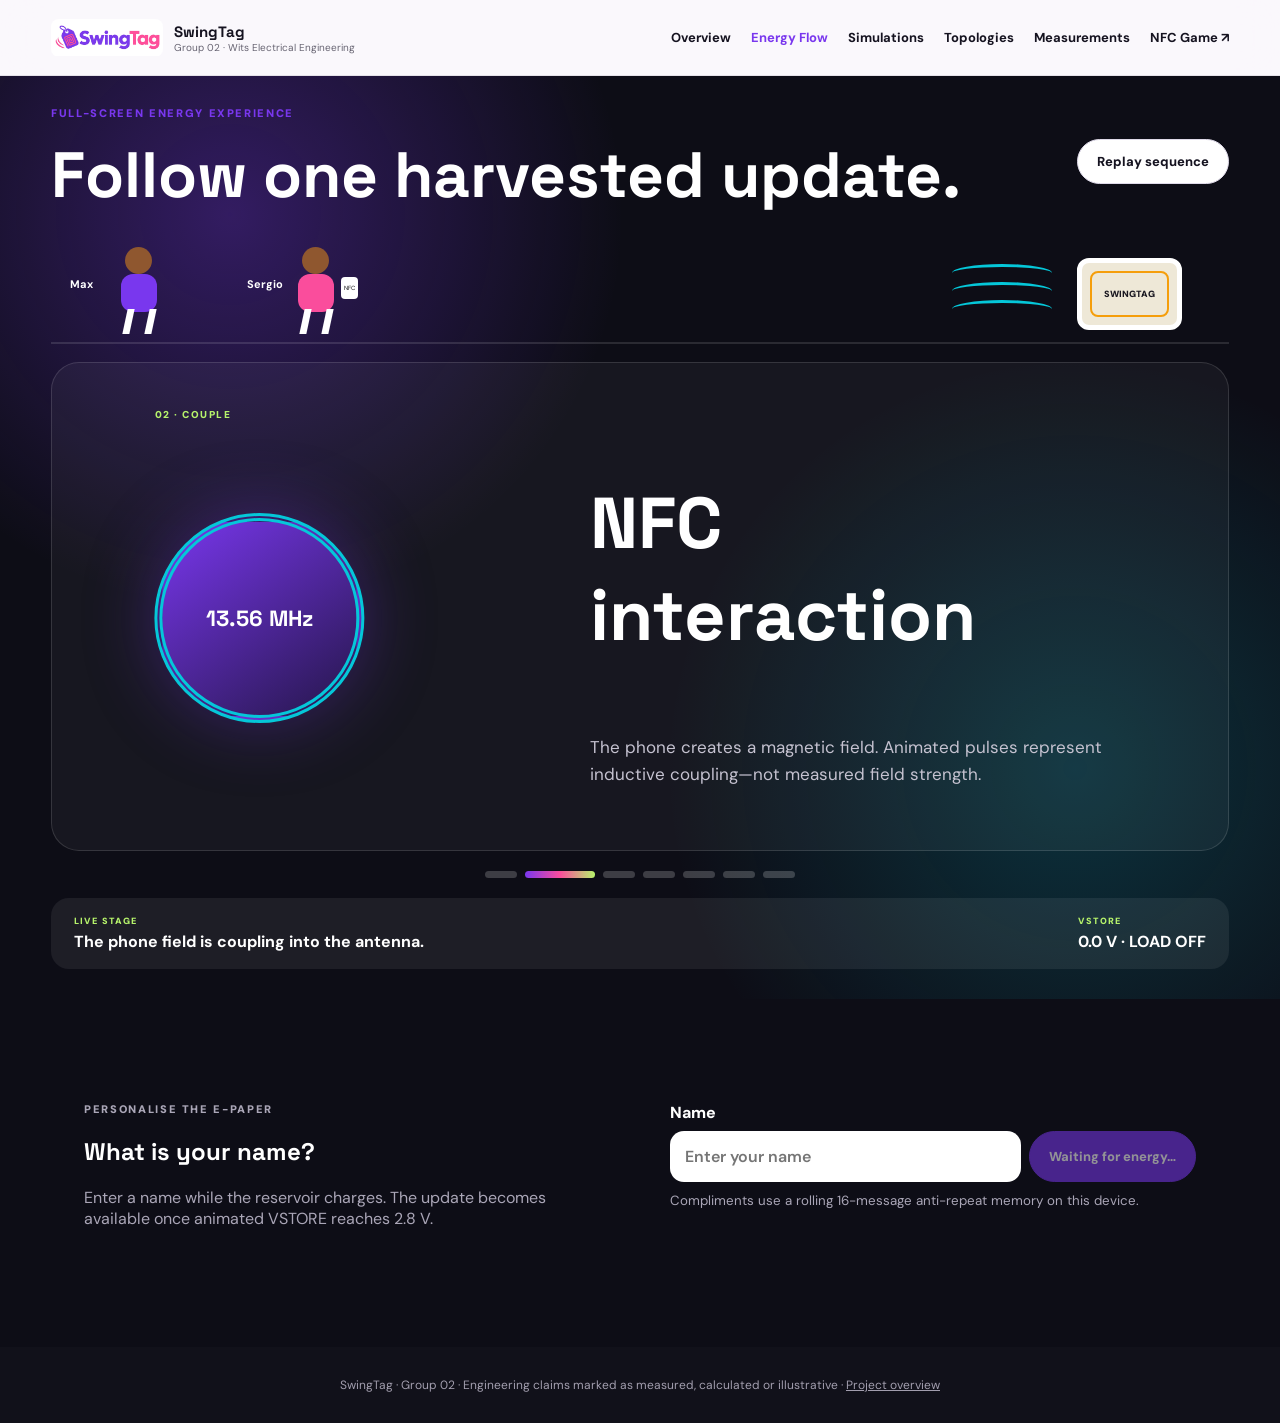
==== energy-flow.html @ 784c8c5a "Build multi-page SwingTag investigation experience" ====
<!doctype html><html lang="en"><head><meta charset="utf-8"><meta name="viewport" content="width=device-width,initial-scale=1"><title>Energy Flow — SwingTag</title><link rel="preconnect" href="https://fonts.googleapis.com"><link rel="preconnect" href="https://fonts.gstatic.com" crossorigin><link href="https://fonts.googleapis.com/css2?family=DM+Sans:wght@400;500;600;700&family=Space+Grotesk:wght@600;700&display=swap" rel="stylesheet"><link rel="stylesheet" href="dashboard.css?v=3"></head>
<body data-page="energy"><header class="site-header" data-shared-header></header><main class="flow-page"><section class="flow-stage" id="flowStage" data-stage="1"><div class="flow-heading"><div><p class="eyebrow">FULL-SCREEN ENERGY EXPERIENCE</p><h1>Follow one harvested update.</h1></div><button class="button" id="replayFlow" type="button">Replay sequence</button></div>
<div class="character-scene"><div class="runner max"><div class="head"></div><div class="body"></div><div class="legs"></div><b>Max</b></div><div class="runner sergio"><div class="head"></div><div class="body"></div><div class="legs"></div><b>Sergio</b><div class="held-phone">NFC</div></div><div class="scene-field"><i></i><i></i><i></i></div><div class="scene-tag"><div class="coil"></div><span>SWINGTAG</span></div></div>
<div class="flow-window"><div class="flow-track" id="flowTrack"><article><span>01 · APPROACH</span><div class="stage-icon people-icon">MAX + SERGIO</div><h2>Human interaction</h2><p>Max and Sergio bring the NFC-enabled phone toward the passive SwingTag.</p></article><article><span>02 · COUPLE</span><div class="stage-icon nfc-icon">13.56 MHz</div><h2>NFC interaction</h2><p>The phone creates a magnetic field. Animated pulses represent inductive coupling—not measured field strength.</p></article><article><span>03 · HARVEST</span><div class="stage-icon chip-icon">ST25<br>V<sub>EH</sub></div><h2>Energy harvesting</h2><p>The passive antenna and ST25 energy-harvesting IC convert coupled RF energy into a DC output.</p></article><article><span>04 · STORE</span><div class="reservoir-large"><i id="flowFill"></i><b id="flowVoltage">0.0 V</b></div><h2>4700 µF energy reservoir</h2><p>VSTORE accumulates energy. The battery-like fill is only a visual metaphor for a storage capacitor.</p></article><article><span>05 · DECIDE</span><div class="status-orb" id="monitorOrb">OFF</div><h2>Threshold monitor</h2><p id="monitorCopy">Waiting for sufficient energy. Regulator and load remain disabled below 2.8 V.</p></article><article><span>06 · REGULATE</span><div class="stage-icon regulator-icon">varying input<br><b>3.3 V regulated</b></div><h2>Buck-boost regulation</h2><p>Once enabled, the converter produces the regulated rail. The threshold stage does not perform regulation.</p></article><article><span>07 · UPDATE</span><div class="epaper-stage"><small>SWINGTAG</small><b>READY</b></div><h2>STM32 + e-paper</h2><p>The regulated rail powers the controller, display interface and one useful e-paper update.</p></article></div></div><div class="stage-dots" id="stageDots"></div><div class="live-bar"><div><span>LIVE STAGE</span><strong id="flowStatus">Max and Sergio are approaching the tag.</strong></div><div><span>VSTORE</span><strong id="flowRail">0.0 V · LOAD OFF</strong></div></div></section>
<section class="section name-lab"><div><p class="eyebrow">PERSONALISE THE E-PAPER</p><h2>What is your name?</h2><p>Enter a name while the reservoir charges. The update becomes available once animated VSTORE reaches 2.8 V.</p></div><form id="nameForm"><label for="visitorName">Name</label><div><input id="visitorName" maxlength="24" placeholder="Enter your name" autocomplete="name" required><button class="button primary" id="updateTag" disabled>Waiting for energy…</button></div><small>Compliments use a rolling 16-message anti-repeat memory on this device.</small></form></section>
<div class="success-reveal" id="successReveal" aria-hidden="true"><button id="closeReveal" aria-label="Close">×</button><div class="reveal-runner left"><div class="head"></div><div class="body"></div><b>Max</b></div><div class="reveal-runner right"><div class="head"></div><div class="body"></div><b>Sergio</b></div><div class="presented-tag"><span>SWINGTAG</span><strong id="tagMessage">Engineer, you are brilliant!</strong><small>e-paper update complete</small></div><p>Harvested energy delivered. Look at that magnificent update! ✨</p></div>
</main><footer data-shared-footer></footer><script src="dashboard.js?v=3"></script></body></html>
---- dashboard.css ----
:root{--ink:#151320;--muted:#676472;--paper:#f7f4fb;--white:#fff;--purple:#7937ee;--pink:#fa4d9c;--blue:#147ee8;--cyan:#05c7d9;--green:#20a968;--lime:#b6f36b;--orange:#f59e0b;--red:#e24b58;--line:#ded9e8;--dark:#11111a}*{box-sizing:border-box}html{scroll-behavior:smooth}body{margin:0;color:var(--ink);background:var(--paper);font-family:"DM Sans",sans-serif}h1,h2,h3{font-family:"Space Grotesk",sans-serif}a{color:inherit}.site-header{position:sticky;z-index:50;top:0;display:flex;min-height:76px;align-items:center;justify-content:space-between;padding:10px clamp(18px,4vw,64px);border-bottom:1px solid rgba(40,30,70,.1);background:rgba(250,248,252,.92);backdrop-filter:blur(18px)}.brand{display:flex;align-items:center;gap:11px;text-decoration:none}.brand img{width:112px;height:38px;object-fit:contain;border-radius:8px}.brand span{display:grid}.brand strong{font:700 15px "Space Grotesk"}.brand small{color:var(--muted);font-size:10px}.site-nav{display:flex;align-items:center;gap:20px}.site-nav a{padding:7px 0;text-decoration:none;font-size:13px;font-weight:700}.site-nav a.active,.site-nav a:hover{color:var(--purple)}.menu-toggle{display:none;padding:9px 13px;border:1px solid var(--line);border-radius:999px;background:#fff;font-weight:800}.hero,.section,.page-hero{max-width:1240px;margin:auto;padding:clamp(60px,8vw,115px) clamp(22px,5vw,70px)}.home-hero{display:grid;min-height:calc(100vh - 76px);grid-template-columns:1.3fr .7fr;align-items:center;gap:55px}.eyebrow{margin:0 0 14px;color:var(--purple);font-size:11px;font-weight:900;letter-spacing:.15em}.hero h1,.page-hero h1{max-width:1000px;margin:0;font-size:clamp(40px,6vw,78px);line-height:.98;letter-spacing:-.05em}.lead,.page-hero>p{max-width:800px;color:var(--muted);font-size:clamp(17px,2vw,22px);line-height:1.55}.actions{display:flex;gap:12px;flex-wrap:wrap;margin-top:30px}.button{display:inline-flex;align-items:center;justify-content:center;padding:13px 19px;border:1px solid var(--line);border-radius:999px;color:var(--ink);background:#fff;text-decoration:none;font:800 13px "DM Sans";cursor:pointer}.button.primary{border-color:var(--purple);color:#fff;background:var(--purple)}.button:disabled{cursor:not-allowed;opacity:.55}.hero-tag{position:relative;display:flex;min-height:430px;align-items:center;justify-content:center}.tag-device{display:flex;width:280px;height:185px;flex-direction:column;align-items:center;justify-content:center;border:13px solid #292735;border-radius:26px;color:#171522;background:#f1ecd8;box-shadow:0 35px 85px rgba(61,37,106,.22);transform:rotate(-4deg)}.tag-device span{color:var(--purple);font-weight:900}.tag-device strong{font:800 45px "Space Grotesk"}.phone-mini{position:absolute;z-index:3;left:2%;display:grid;width:105px;height:190px;place-items:center;border:8px solid #201d2c;border-radius:26px;color:#fff;background:linear-gradient(145deg,#29283a,#0f0f16);font-weight:900;transform:rotate(8deg)}.field-waves{position:absolute;left:17%;width:170px}.field-waves i{display:block;height:34px;border-top:5px solid var(--cyan);border-radius:50%;animation:pulse 1.6s ease-in-out infinite}.field-waves i:nth-child(2){animation-delay:.25s}.field-waves i:nth-child(3){animation-delay:.5s}@keyframes pulse{50%{opacity:.25;transform:scale(1.08)}}.question-section blockquote{margin:20px 0 38px;padding:28px;border-left:7px solid var(--purple);border-radius:0 24px 24px 0;background:#fff;font:700 clamp(24px,3vw,38px)/1.28 "Space Grotesk"}.metric-grid,.nav-card-grid,.topology-page-grid,.graph-grid{display:grid;gap:20px}.metric-grid{grid-template-columns:repeat(3,1fr)}.metric-grid article,.nav-card-grid a,.topology-page-grid article,.graph-grid article,.control-panel,.state-panel{padding:28px;border:1px solid var(--line);border-radius:25px;background:#fff;box-shadow:0 16px 44px rgba(41,24,75,.06)}.metric-grid b,.nav-card-grid span,.topology-page-grid>article>span{color:var(--purple);font-size:11px;letter-spacing:.14em}.metric-grid h3,.nav-card-grid h3{margin:14px 0 6px;font-size:24px}.metric-grid p,.nav-card-grid p,.topology-page-grid p{color:var(--muted);line-height:1.55}.system-summary{display:grid;gap:28px}.system-summary h2,.section>h2{margin:0;font-size:clamp(32px,5vw,58px)}.architecture-strip{display:flex;align-items:center;gap:9px;flex-wrap:wrap;padding:24px;border-radius:24px;color:#fff;background:var(--dark)}.architecture-strip span{padding:10px 12px;border:1px solid rgba(255,255,255,.16);border-radius:12px;background:rgba(255,255,255,.06);font-weight:800}.architecture-strip i{color:var(--lime);font-style:normal}.observation{display:flex;gap:18px;padding:22px;border:1px solid #f0c85c;border-radius:18px;background:#fff7d8}.observation strong{flex:0 0 210px}.observation span{line-height:1.55}.nav-card-grid{grid-template-columns:repeat(2,1fr)}.nav-card-grid a{text-decoration:none;transition:.25s}.nav-card-grid a:hover{border-color:var(--purple);transform:translateY(-4px)}footer{padding:30px;text-align:center;color:#a29eae;background:#11111a;font-size:12px}.page-hero{padding-bottom:35px}.page-hero h1{font-size:clamp(48px,8vw,98px)}.evidence-key{display:flex;gap:9px;flex-wrap:wrap;margin-top:24px}.evidence-key span,.badge{padding:7px 10px;border-radius:999px;font-size:9px;font-weight:900;letter-spacing:.1em}.sim{color:#144d84;background:#dceeff}.calc{color:#81540a;background:#fff0c2}.meas{color:#0c7042;background:#dff7e9}
/* Energy flow */.flow-page{background:#0d0d16}.flow-stage{min-height:calc(100vh - 76px);padding:30px clamp(20px,4vw,70px);overflow:hidden;color:#fff;background:radial-gradient(circle at 18% 15%,rgba(121,55,238,.35),transparent 30%),radial-gradient(circle at 84% 75%,rgba(5,199,217,.2),transparent 32%),#0d0d16}.flow-heading,.live-bar{display:flex;align-items:center;justify-content:space-between;gap:20px}.flow-heading h1{margin:0;font-size:clamp(35px,5vw,64px)}.character-scene{position:relative;height:110px;margin:18px 0;overflow:hidden;border-bottom:2px solid rgba(255,255,255,.12)}.runner,.reveal-runner{position:absolute;bottom:5px;width:55px;height:90px;animation:runBob .35s ease-in-out infinite alternate}.runner.max{left:5%;animation:runAcross 7s ease-in-out infinite}.runner.sergio{left:20%;animation:runAcross2 7s ease-in-out infinite}.runner .head,.reveal-runner .head{position:absolute;top:0;left:15px;width:27px;height:27px;border-radius:50%;background:#8f572f}.runner .body,.reveal-runner .body{position:absolute;top:27px;left:11px;width:36px;height:38px;border-radius:12px;background:var(--purple)}.runner.sergio .body{background:var(--pink)}.runner .legs{position:absolute;top:62px;left:15px;width:29px;height:25px;border-right:7px solid #fff;border-left:7px solid #fff;transform:skew(-12deg)}.runner b{position:absolute;top:30px;left:-40px;font-size:11px}.held-phone{position:absolute;top:30px;right:-16px;padding:7px 3px;border-radius:4px;color:#111;background:#fff;font-size:6px}.scene-tag{position:absolute;right:4%;bottom:12px;display:grid;width:105px;height:72px;place-items:center;border:5px solid #fff;border-radius:12px;background:#eee8d7;color:#1a1821;font-size:9px;font-weight:900}.scene-tag .coil{position:absolute;inset:8px;border:2px solid var(--orange);border-radius:8px}.scene-field{position:absolute;right:15%;bottom:24px;width:100px}.scene-field i{display:block;height:18px;border-top:3px solid var(--cyan);border-radius:50%;animation:pulse 1.2s infinite}@keyframes runAcross{50%{left:52%}}@keyframes runAcross2{50%{left:62%}}@keyframes runBob{to{transform:translateY(3px)}}.flow-window{overflow:hidden;border:1px solid rgba(255,255,255,.13);border-radius:28px;background:rgba(255,255,255,.045)}.flow-track{display:flex;transition:transform .7s cubic-bezier(.2,.8,.2,1)}.flow-track article{display:grid;min-width:100%;min-height:390px;grid-template-columns:.7fr 1fr;grid-template-rows:auto 1fr auto;align-items:center;gap:10px 60px;padding:45px clamp(30px,8vw,110px)}.flow-track article>span{grid-column:1/-1;color:var(--lime);font-size:10px;font-weight:900;letter-spacing:.15em}.flow-track article>div{grid-row:2/4}.flow-track h2{margin:0;font-size:clamp(36px,6vw,72px)}.flow-track p{color:#c5c2d0;font-size:17px;line-height:1.6}.stage-icon,.epaper-stage,.reservoir-large,.status-orb{display:grid;width:210px;height:210px;place-items:center;border-radius:50%;text-align:center;background:linear-gradient(145deg,var(--purple),#25164a);box-shadow:0 0 70px rgba(121,55,238,.35);font:800 22px "Space Grotesk"}.nfc-icon{border:8px double var(--cyan)}.chip-icon{border-radius:28px}.regulator-icon{border-radius:28px;background:linear-gradient(145deg,#4a2a8b,#087d88)}.regulator-icon b{color:var(--lime)}.reservoir-large{position:relative;overflow:hidden;border:7px solid #fff;border-radius:35px;background:rgba(255,255,255,.06)}.reservoir-large i{position:absolute;right:0;bottom:0;left:0;height:0;background:linear-gradient(var(--lime),var(--cyan));transition:.2s}.reservoir-large b{z-index:2;text-shadow:0 2px 8px #000}.status-orb{color:#fff;background:var(--red)}.status-orb.on{background:var(--green);box-shadow:0 0 70px rgba(32,169,104,.45)}.epaper-stage{border:14px solid #252331;border-radius:25px;color:#171522;background:#eee9d6}.epaper-stage small{color:var(--purple)}.stage-dots{display:flex;justify-content:center;gap:8px;padding:20px}.stage-dots button{width:32px;height:7px;border:0;border-radius:99px;background:rgba(255,255,255,.2);cursor:pointer}.stage-dots button.active{width:70px;background:linear-gradient(90deg,var(--purple),var(--pink),var(--lime))}.live-bar{padding:17px 23px;border-radius:18px;background:rgba(255,255,255,.07)}.live-bar div{display:grid;gap:4px}.live-bar span{color:var(--lime);font-size:9px;font-weight:900;letter-spacing:.12em}.name-lab{display:grid;grid-template-columns:1fr 1fr;gap:60px;color:#fff}.name-lab h2{color:#fff}.name-lab p,.name-lab small{color:#aaa6b7}.name-lab label{display:block;margin-bottom:8px;font-weight:800}.name-lab form>div{display:flex;gap:8px}.name-lab input{flex:1;padding:15px;border:0;border-radius:14px;font:600 16px "DM Sans"}.name-lab small{display:block;margin-top:10px}.success-reveal{position:fixed;z-index:100;inset:0;display:none;place-items:center;overflow:hidden;color:#fff;background:radial-gradient(circle,#6f32df,#100b22 65%)}.success-reveal.show{display:grid}.success-reveal>button{position:absolute;top:25px;right:30px;border:0;color:#fff;background:transparent;font-size:45px;cursor:pointer}.presented-tag{display:flex;width:min(700px,75vw);height:min(420px,52vw);flex-direction:column;align-items:center;justify-content:center;border:25px solid #201e2b;border-radius:45px;color:#171522;background:#efe9d3;box-shadow:0 0 0 12px #fff,0 40px 130px #000;animation:tagReveal .8s cubic-bezier(.2,.9,.2,1)}.presented-tag span{color:var(--purple);font-weight:900}.presented-tag strong{max-width:80%;margin:25px 0;text-align:center;font:800 clamp(25px,5vw,60px)/1.05 "Space Grotesk"}.success-reveal>p{font-size:18px;font-weight:800}.reveal-runner{z-index:2;bottom:8%;transform:scale(1.8)}.reveal-runner.left{left:5%}.reveal-runner.right{right:5%}.reveal-runner b{position:absolute;top:70px}@keyframes tagReveal{from{opacity:0;transform:scale(.4) rotate(-10deg)}}
/* Simulations + charts */.sim-layout{display:grid;grid-template-columns:.7fr 1.3fr;gap:22px}.control-panel label{display:grid;gap:9px;margin:22px 0;font-weight:800}.control-panel output{color:var(--purple)}input[type=range]{width:100%;accent-color:var(--purple)}select{padding:12px;border:1px solid var(--line);border-radius:12px;background:#fff}.technical-note{padding:15px;border-left:4px solid var(--orange);color:var(--muted);background:#fff5dc;line-height:1.5}.state-panel{color:#fff;background:linear-gradient(145deg,#171522,#2b1d49)}.state-panel h2{font-size:38px}.state-chain{display:flex;gap:8px;align-items:center;flex-wrap:wrap}.state-chain b{padding:10px;border:1px solid rgba(255,255,255,.16);border-radius:10px}.state-chain i{color:var(--lime)}.sim-metrics{display:grid;grid-template-columns:repeat(2,1fr);gap:10px;margin-top:30px}.sim-metrics div{display:grid;padding:15px;border-radius:15px;background:rgba(255,255,255,.07)}.sim-metrics span{color:#aaa6b7;font-size:11px}.sim-metrics strong{font:800 26px "Space Grotesk"}.graph-grid{grid-template-columns:repeat(2,1fr)}.graph-grid article svg{width:100%;height:auto;border-radius:15px;background:#faf9fc}.measured-grid article:last-child{grid-column:1/-1}.chart-grid{stroke:#ded9e8;stroke-width:1}.chart-axis{stroke:#827d8e;stroke-width:2}.chart-primary{fill:none;stroke:var(--purple);stroke-width:5}.chart-secondary{fill:none;stroke:var(--green);stroke-width:4}.chart-tertiary{fill:none;stroke:var(--pink);stroke-width:4}.chart-ideal{fill:none;stroke:var(--orange);stroke-width:3;stroke-dasharray:10 8}.chart-point{fill:#fff;stroke:var(--purple);stroke-width:4}.chart-label{fill:#625e6b;font:12px "DM Sans"}
/* Topologies */.topology-page-grid{grid-template-columns:repeat(2,1fr)}.topology-page-grid article{position:relative;overflow:hidden}.topology-page-grid h2{font-size:31px}.topology-page-grid h3{margin-bottom:0;color:var(--purple)}.topology-page-grid .proposed{border:3px solid var(--lime);color:#fff;background:linear-gradient(145deg,#251640,#0d3840)}.topology-page-grid .proposed p{color:#cfccd8}.topology-page-grid .proposed h3{color:var(--lime)}.block-flow{display:flex;gap:7px;align-items:center;flex-wrap:wrap;margin:25px 0;padding:17px;border-radius:15px;background:#15131e}.block-flow b{padding:8px;border-radius:8px;color:#fff;background:#35245a;font-size:11px}.block-flow i{color:var(--lime);font-style:normal}.decision-panel{margin-bottom:70px;border-radius:30px;color:#fff;background:linear-gradient(145deg,#14131d,#2d1754)}.decision-panel p:not(.eyebrow){max-width:800px;color:#cbc6d4;font-size:18px;line-height:1.6}
@media(max-width:900px){.home-hero,.name-lab,.sim-layout{grid-template-columns:1fr}.hero-tag{min-height:320px}.metric-grid,.topology-page-grid,.graph-grid,.nav-card-grid{grid-template-columns:1fr}.measured-grid article:last-child{grid-column:auto}.flow-track article{grid-template-columns:1fr;min-height:520px;text-align:center}.flow-track article>div{grid-row:auto;margin:auto}.flow-track article>span{grid-column:auto}.flow-track h2{font-size:40px}.character-scene{height:85px}.live-bar{align-items:flex-start;flex-direction:column}.name-lab form>div{flex-direction:column}.presented-tag{width:75vw;height:60vw}.reveal-runner{display:none}.site-nav{position:absolute;top:75px;right:15px;display:none;width:260px;padding:20px;flex-direction:column;align-items:flex-start;border:1px solid var(--line);border-radius:18px;background:#fff}.site-nav.open{display:flex}.menu-toggle{display:block}.brand span{display:none}.observation{flex-direction:column}.observation strong{flex:auto}}@media(max-width:520px){.hero,.section,.page-hero{padding-right:18px;padding-left:18px}.home-hero h1{font-size:38px}.hero-tag{transform:scale(.82)}.sim-metrics{grid-template-columns:1fr}.character-scene{display:none}.flow-stage{padding:22px 12px}.flow-heading{align-items:flex-start;flex-direction:column}.stage-icon,.epaper-stage,.reservoir-large,.status-orb{width:165px;height:165px}.presented-tag{width:82vw;height:80vw;border-width:14px}}@media(prefers-reduced-motion:reduce){*{scroll-behavior:auto!important;animation-duration:.001ms!important;animation-iteration-count:1!important;transition-duration:.001ms!important}}
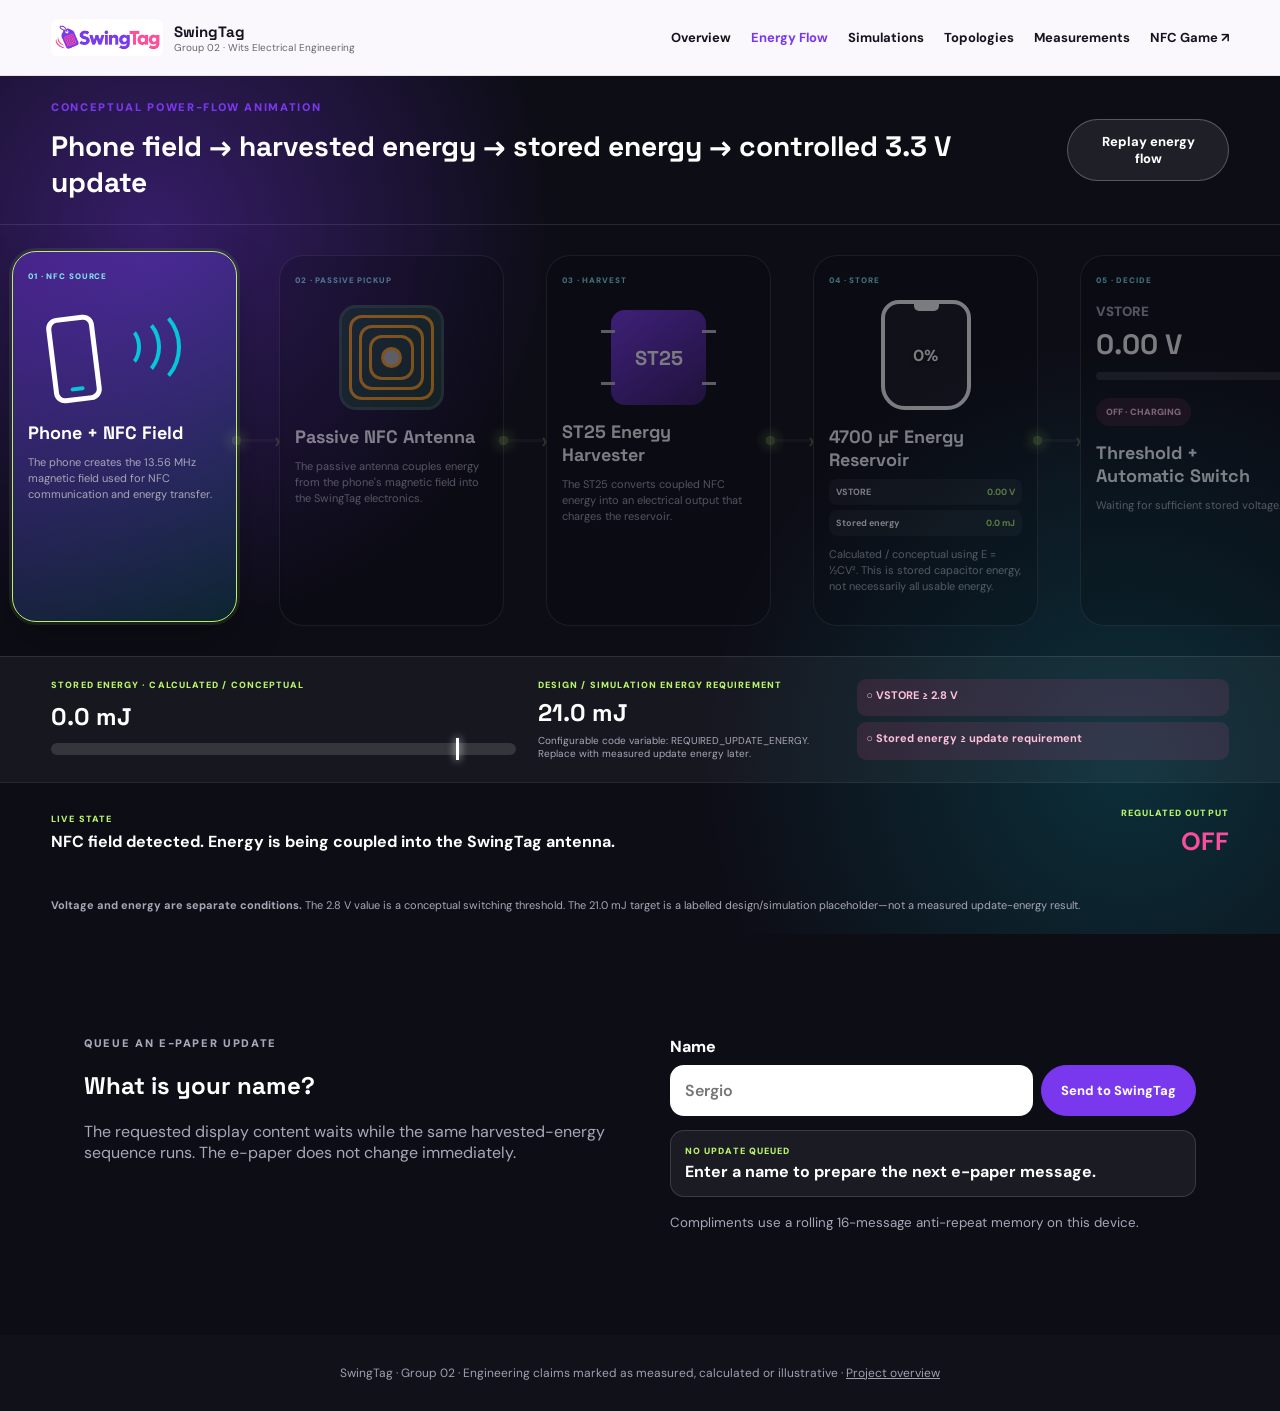
==== commit 9b5a66f2: "Restore seven-stage energy flow with dual-gate update" ====
--- a/energy-flow.html
+++ b/energy-flow.html
@@ -1,7 +1,32 @@
-<!doctype html><html lang="en"><head><meta charset="utf-8"><meta name="viewport" content="width=device-width,initial-scale=1"><title>Energy Flow — SwingTag</title><link rel="preconnect" href="https://fonts.googleapis.com"><link rel="preconnect" href="https://fonts.gstatic.com" crossorigin><link href="https://fonts.googleapis.com/css2?family=DM+Sans:wght@400;500;600;700&family=Space+Grotesk:wght@600;700&display=swap" rel="stylesheet"><link rel="stylesheet" href="dashboard.css?v=3"></head>
-<body data-page="energy"><header class="site-header" data-shared-header></header><main class="flow-page"><section class="flow-stage" id="flowStage" data-stage="1"><div class="flow-heading"><div><p class="eyebrow">FULL-SCREEN ENERGY EXPERIENCE</p><h1>Follow one harvested update.</h1></div><button class="button" id="replayFlow" type="button">Replay sequence</button></div>
-<div class="character-scene"><div class="runner max"><div class="head"></div><div class="body"></div><div class="legs"></div><b>Max</b></div><div class="runner sergio"><div class="head"></div><div class="body"></div><div class="legs"></div><b>Sergio</b><div class="held-phone">NFC</div></div><div class="scene-field"><i></i><i></i><i></i></div><div class="scene-tag"><div class="coil"></div><span>SWINGTAG</span></div></div>
-<div class="flow-window"><div class="flow-track" id="flowTrack"><article><span>01 · APPROACH</span><div class="stage-icon people-icon">MAX + SERGIO</div><h2>Human interaction</h2><p>Max and Sergio bring the NFC-enabled phone toward the passive SwingTag.</p></article><article><span>02 · COUPLE</span><div class="stage-icon nfc-icon">13.56 MHz</div><h2>NFC interaction</h2><p>The phone creates a magnetic field. Animated pulses represent inductive coupling—not measured field strength.</p></article><article><span>03 · HARVEST</span><div class="stage-icon chip-icon">ST25<br>V<sub>EH</sub></div><h2>Energy harvesting</h2><p>The passive antenna and ST25 energy-harvesting IC convert coupled RF energy into a DC output.</p></article><article><span>04 · STORE</span><div class="reservoir-large"><i id="flowFill"></i><b id="flowVoltage">0.0 V</b></div><h2>4700 µF energy reservoir</h2><p>VSTORE accumulates energy. The battery-like fill is only a visual metaphor for a storage capacitor.</p></article><article><span>05 · DECIDE</span><div class="status-orb" id="monitorOrb">OFF</div><h2>Threshold monitor</h2><p id="monitorCopy">Waiting for sufficient energy. Regulator and load remain disabled below 2.8 V.</p></article><article><span>06 · REGULATE</span><div class="stage-icon regulator-icon">varying input<br><b>3.3 V regulated</b></div><h2>Buck-boost regulation</h2><p>Once enabled, the converter produces the regulated rail. The threshold stage does not perform regulation.</p></article><article><span>07 · UPDATE</span><div class="epaper-stage"><small>SWINGTAG</small><b>READY</b></div><h2>STM32 + e-paper</h2><p>The regulated rail powers the controller, display interface and one useful e-paper update.</p></article></div></div><div class="stage-dots" id="stageDots"></div><div class="live-bar"><div><span>LIVE STAGE</span><strong id="flowStatus">Max and Sergio are approaching the tag.</strong></div><div><span>VSTORE</span><strong id="flowRail">0.0 V · LOAD OFF</strong></div></div></section>
-<section class="section name-lab"><div><p class="eyebrow">PERSONALISE THE E-PAPER</p><h2>What is your name?</h2><p>Enter a name while the reservoir charges. The update becomes available once animated VSTORE reaches 2.8 V.</p></div><form id="nameForm"><label for="visitorName">Name</label><div><input id="visitorName" maxlength="24" placeholder="Enter your name" autocomplete="name" required><button class="button primary" id="updateTag" disabled>Waiting for energy…</button></div><small>Compliments use a rolling 16-message anti-repeat memory on this device.</small></form></section>
-<div class="success-reveal" id="successReveal" aria-hidden="true"><button id="closeReveal" aria-label="Close">×</button><div class="reveal-runner left"><div class="head"></div><div class="body"></div><b>Max</b></div><div class="reveal-runner right"><div class="head"></div><div class="body"></div><b>Sergio</b></div><div class="presented-tag"><span>SWINGTAG</span><strong id="tagMessage">Engineer, you are brilliant!</strong><small>e-paper update complete</small></div><p>Harvested energy delivered. Look at that magnificent update! ✨</p></div>
-</main><footer data-shared-footer></footer><script src="dashboard.js?v=3"></script></body></html>
+<!doctype html><html lang="en"><head><meta charset="utf-8"><meta name="viewport" content="width=device-width,initial-scale=1"><title>Follow the Energy — SwingTag</title><link rel="preconnect" href="https://fonts.googleapis.com"><link rel="preconnect" href="https://fonts.gstatic.com" crossorigin><link href="https://fonts.googleapis.com/css2?family=DM+Sans:wght@400;500;600;700&family=Space+Grotesk:wght@600;700&display=swap" rel="stylesheet"><link rel="stylesheet" href="dashboard.css?v=4"><link rel="stylesheet" href="energy-flow.css?v=4"></head><body data-page="energy"><header class="site-header" data-shared-header></header><main class="flow-page">
+<section class="original-flow" id="flowStage" data-stage="1">
+  <div class="original-flow-head"><div><p class="eyebrow">CONCEPTUAL POWER-FLOW ANIMATION</p><h1>Phone field → harvested energy → stored energy → controlled 3.3 V update</h1></div><button class="button replay-dark" id="replayFlow" type="button">Replay energy flow</button></div>
+  <div class="flow-scroll"><div class="seven-stage-flow">
+    <article class="flow-card" data-flow-card="1"><span>01 · NFC SOURCE</span><div class="phone-field-visual"><div class="flow-phone"><i></i></div><div class="flow-arcs"><i></i><i></i><i></i></div></div><h2>Phone + NFC Field</h2><p>The phone creates the 13.56 MHz magnetic field used for NFC communication and energy transfer.</p></article>
+    <div class="energy-link rf-link"><i></i><i></i><i></i></div>
+    <article class="flow-card" data-flow-card="2"><span>02 · PASSIVE PICKUP</span><div class="flow-coil"><i></i><i></i><i></i><i></i></div><h2>Passive NFC Antenna</h2><p>The passive antenna couples energy from the phone's magnetic field into the SwingTag electronics.</p></article>
+    <div class="energy-link"><i></i><i></i><i></i></div>
+    <article class="flow-card" data-flow-card="3"><span>03 · HARVEST</span><div class="flow-chip"><b>ST25</b><i></i><i></i><i></i><i></i></div><h2>ST25 Energy Harvester</h2><p>The ST25 converts coupled NFC energy into an electrical output that charges the reservoir.</p></article>
+    <div class="energy-link"><i></i><i></i><i></i></div>
+    <article class="flow-card storage-card" data-flow-card="4"><span>04 · STORE</span><div class="flow-reservoir"><i id="flowFill"></i><b id="flowPercent">0%</b></div><h2>4700 µF Energy Reservoir</h2><div class="live-quantities"><b>VSTORE <output id="flowVoltage">0.00 V</output></b><b>Stored energy <output id="storedEnergy">0.0 mJ</output></b></div><p>Calculated / conceptual using E = ½CV². This is stored capacitor energy, not necessarily all usable energy.</p></article>
+    <div class="energy-link gated-link"><i></i><i></i><i></i></div>
+    <article class="flow-card decision-card" data-flow-card="5"><span>05 · DECIDE</span><div class="threshold-display"><small>VSTORE</small><strong id="thresholdVoltage">0.00 V</strong><div><i id="thresholdBar"></i></div></div><div class="switch-pill" id="monitorOrb">OFF · CHARGING</div><h2>Threshold + Automatic Switch</h2><p id="monitorCopy">Waiting for sufficient stored voltage.</p></article>
+    <div class="energy-link enabled-link"><i></i><i></i><i></i></div>
+    <article class="flow-card regulator-card" data-flow-card="6"><span>06 · REGULATE</span><div class="regulator-box"><small id="regInput">INPUT: OFF</small><b>↓</b><strong id="regOutput">OUTPUT: OFF</strong></div><h2>3.3 V Buck-Boost Regulator</h2><p>Transforms the varying stored voltage into a stable system rail after the power path is enabled.</p></article>
+    <div class="energy-link enabled-link"><i></i><i></i><i></i></div>
+    <article class="flow-card output-card" data-flow-card="7"><span>07 · UPDATE</span><div class="output-pair"><div id="mcuBox">STM32<br><b>OFF</b></div><div class="flow-epaper" id="flowEpaper"><small>SWINGTAG</small><strong id="epaperText">WAITING</strong></div></div><h2>STM32 + E-Paper</h2><p id="updateCopy">The card remains inactive until both voltage and energy conditions are satisfied.</p></article>
+  </div></div>
+
+  <div class="energy-budget-panel">
+    <div><span>STORED ENERGY · CALCULATED / CONCEPTUAL</span><strong><output id="budgetStored">0.0</output> mJ</strong><div class="energy-meter"><i id="energyMeterFill"></i><b id="energyTargetMarker"></b></div></div>
+    <div><span>DESIGN / SIMULATION ENERGY REQUIREMENT</span><strong><output id="requiredEnergy">21.0</output> mJ</strong><small>Configurable code variable: REQUIRED_UPDATE_ENERGY. Replace with measured update energy later.</small></div>
+    <div class="condition-list"><b id="voltageCondition">○ VSTORE ≥ 2.8 V</b><b id="energyCondition">○ Stored energy ≥ update requirement</b></div>
+  </div>
+  <div class="live-state"><div><span>LIVE STATE</span><strong id="flowStatus">Waiting for an NFC field.</strong></div><div><span>REGULATED OUTPUT</span><strong id="flowRail">OFF</strong></div></div>
+  <p class="flow-disclaimer"><strong>Voltage and energy are separate conditions.</strong> The 2.8 V value is a conceptual switching threshold. The 21.0 mJ target is a labelled design/simulation placeholder—not a measured update-energy result.</p>
+</section>
+
+<section class="section queue-lab"><div><p class="eyebrow">QUEUE AN E-PAPER UPDATE</p><h2>What is your name?</h2><p>The requested display content waits while the same harvested-energy sequence runs. The e-paper does not change immediately.</p></div><form id="nameForm"><label for="visitorName">Name</label><div><input id="visitorName" maxlength="24" placeholder="Sergio" autocomplete="name" required><button class="button primary" id="updateTag">Send to SwingTag</button></div><div class="pending-update" id="pendingUpdate"><span>NO UPDATE QUEUED</span><strong>Enter a name to prepare the next e-paper message.</strong></div><small>Compliments use a rolling 16-message anti-repeat memory on this device.</small></form></section>
+
+<div class="success-reveal" id="successReveal" aria-hidden="true"><button id="closeReveal" aria-label="Close">×</button><div class="reveal-runner left"><div class="head"></div><div class="body"></div><b>Max</b></div><div class="reveal-runner right"><div class="head"></div><div class="body"></div><b>Sergio</b></div><div class="presented-tag"><span>SWINGTAG</span><strong id="tagMessage">Engineer, you bring great energy!</strong><small>Powered by harvested NFC energy</small></div><p>UPDATE SUCCESSFUL · Max and Sergio proudly present the SwingTag ✨</p><div class="success-actions"><button class="button" id="replaySuccess">Replay Energy Flow</button><button class="button primary" id="anotherName">Try Another Name</button></div></div>
+</main><footer data-shared-footer></footer><script src="dashboard.js?v=4"></script></body></html>
--- a/energy-flow.css
+++ b/energy-flow.css
@@ -0,0 +1 @@
+.original-flow{min-height:calc(100vh - 76px);overflow:hidden;color:#fff;background:radial-gradient(circle at 12% 18%,rgba(121,55,238,.38),transparent 30%),radial-gradient(circle at 88% 80%,rgba(5,199,217,.18),transparent 32%),#0d0d16}.original-flow-head,.live-state{display:flex;align-items:center;justify-content:space-between;gap:25px;padding:24px clamp(22px,4vw,58px);border-bottom:1px solid rgba(255,255,255,.1)}.original-flow-head h1{margin:0;font-size:clamp(20px,2.2vw,32px)}.replay-dark{border-color:rgba(255,255,255,.25);color:#fff;background:rgba(255,255,255,.08)}.flow-scroll{padding:30px 12px;overflow-x:auto;scrollbar-color:var(--lime) rgba(255,255,255,.08)}.seven-stage-flow{display:flex;min-width:1780px;align-items:stretch}.flow-card{position:relative;flex:0 0 225px;min-height:340px;padding:19px 15px;border:1px solid rgba(255,255,255,.15);border-radius:24px;background:rgba(8,8,15,.42);opacity:.46;transition:.35s}.flow-card.active{border-color:var(--lime);background:linear-gradient(145deg,rgba(121,55,238,.4),rgba(5,199,217,.13));box-shadow:0 0 0 3px rgba(182,243,107,.09),0 20px 45px rgba(0,0,0,.26);opacity:1;transform:translateY(-4px)}.flow-card.complete{opacity:.82}.flow-card>span{display:block;min-height:25px;color:#81e3ec;font-size:8px;font-weight:900;letter-spacing:.11em}.flow-card h2{margin:15px 0 8px;font-size:18px}.flow-card>p{color:#aaa6b6;font-size:11px;line-height:1.45}.energy-link{position:relative;flex:0 0 42px;align-self:center;height:3px;background:rgba(255,255,255,.18);opacity:.18;transition:.25s}.energy-link.on{opacity:1}.energy-link::after{content:"›";position:absolute;top:-14px;right:-2px;color:var(--lime);font-size:24px}.energy-link i{position:absolute;top:-3px;left:-5px;width:9px;height:9px;border-radius:50%;background:var(--lime);box-shadow:0 0 14px var(--lime);animation:energyTravel 1.25s linear infinite}.energy-link i:nth-child(2){animation-delay:.4s}.energy-link i:nth-child(3){animation-delay:.8s}@keyframes energyTravel{from{opacity:0;transform:translateX(0) scale(.6)}20%{opacity:1}to{opacity:0;transform:translateX(41px) scale(1.2)}}.phone-field-visual{position:relative;height:110px}.flow-phone{position:absolute;left:22px;bottom:4px;width:48px;height:86px;border:5px solid #fff;border-radius:11px;transform:rotate(-7deg)}.flow-phone i{position:absolute;right:12px;bottom:6px;left:12px;height:4px;border-radius:99px;background:var(--cyan)}.flow-arcs i{position:absolute;top:30px;left:83px;border:4px solid var(--cyan);border-top-color:transparent;border-bottom-color:transparent;border-left-color:transparent;border-radius:50%;animation:pulse 1.3s infinite}.flow-arcs i:nth-child(1){width:30px;height:42px}.flow-arcs i:nth-child(2){top:20px;width:50px;height:62px;animation-delay:.2s}.flow-arcs i:nth-child(3){top:10px;width:70px;height:82px;animation-delay:.4s}.flow-coil{position:relative;width:105px;height:105px;margin:5px auto;border-radius:17px;background:#15392b;box-shadow:inset 0 0 0 3px rgba(255,255,255,.12)}.flow-coil i{position:absolute;border:3px solid var(--orange);border-radius:13px}.flow-coil i:nth-child(1){inset:10px}.flow-coil i:nth-child(2){inset:20px}.flow-coil i:nth-child(3){inset:30px}.flow-coil i:nth-child(4){inset:42px;border-radius:50%;background:#adb7a8}.flow-card.active .flow-coil{filter:drop-shadow(0 0 18px rgba(245,158,11,.7))}.flow-chip{position:relative;display:grid;width:95px;height:95px;margin:10px auto;place-items:center;border-radius:14px;background:linear-gradient(145deg,var(--purple),#35196a);font:800 20px "Space Grotesk"}.flow-chip i{position:absolute;width:14px;height:3px;background:#bbb7c4}.flow-chip i:nth-of-type(1){top:20px;left:-10px}.flow-chip i:nth-of-type(2){bottom:20px;left:-10px}.flow-chip i:nth-of-type(3){top:20px;right:-10px}.flow-chip i:nth-of-type(4){right:-10px;bottom:20px}.flow-reservoir{position:relative;width:90px;height:110px;margin:0 auto;overflow:hidden;border:4px solid #fff;border-radius:18px 18px 24px 24px;background:rgba(255,255,255,.05)}.flow-reservoir::before{content:"";position:absolute;z-index:3;top:0;left:29px;width:25px;height:7px;border-radius:0 0 5px 5px;background:#fff}.flow-reservoir i{position:absolute;right:0;bottom:0;left:0;height:0;background:linear-gradient(var(--lime),var(--cyan));transition:.14s}.flow-reservoir b{position:absolute;z-index:2;inset:0;display:grid;place-items:center;text-shadow:0 1px 5px #000}.live-quantities{display:grid;gap:5px}.live-quantities b{display:flex;justify-content:space-between;padding:7px;border-radius:8px;background:rgba(255,255,255,.06);font-size:9px}.live-quantities output{color:var(--lime)}.threshold-display small{color:#aaa6b7;font-weight:900}.threshold-display strong{display:block;margin:5px 0 10px;font:800 28px "Space Grotesk"}.threshold-display>div{height:8px;border-radius:99px;background:rgba(255,255,255,.13)}.threshold-display>div i{display:block;width:0;height:100%;border-radius:inherit;background:linear-gradient(90deg,var(--pink) 0 87.5%,var(--lime) 87.5%);transition:.14s}.switch-pill{display:inline-block;margin-top:18px;padding:8px 10px;border-radius:99px;color:#ffc2dc;background:rgba(250,77,156,.15);font-size:9px;font-weight:900}.switch-pill.on{color:#ddffb6;background:rgba(182,243,107,.14)}.regulator-box{display:grid;min-height:110px;padding:15px;place-items:center;border:1px solid rgba(255,255,255,.13);border-radius:15px;background:linear-gradient(145deg,rgba(121,55,238,.26),rgba(5,199,217,.14))}.regulator-box small{color:#9c98aa}.regulator-box strong{color:var(--pink);font-size:20px}.regulator-box.on strong{color:var(--lime);text-shadow:0 0 14px rgba(182,243,107,.5)}.output-pair{display:flex;min-height:110px;align-items:center;justify-content:center;gap:8px}.output-pair>div{display:grid;width:68px;height:66px;place-items:center;border-radius:9px;background:var(--cyan);color:#172029;font-size:9px;text-align:center}.flow-epaper{border:6px solid #292735!important;background:#ede7d4!important}.flow-epaper small{color:var(--purple);font-size:7px}.flow-epaper strong{font-size:9px}.flow-epaper.refresh{animation:epaperFlash .22s steps(2) 6}@keyframes epaperFlash{50%{filter:invert(1)}}.energy-budget-panel{display:grid;grid-template-columns:1.25fr .8fr 1fr;gap:22px;padding:22px clamp(22px,4vw,58px);border-top:1px solid rgba(255,255,255,.1);background:rgba(255,255,255,.045)}.energy-budget-panel>div{display:grid;gap:6px}.energy-budget-panel span,.live-state span{color:var(--lime);font-size:9px;font-weight:900;letter-spacing:.12em}.energy-budget-panel>div>strong{font:800 24px "Space Grotesk"}.energy-budget-panel small{color:#aaa6b7;font-size:10px}.energy-meter{position:relative;height:12px;border-radius:99px;background:rgba(255,255,255,.13)}.energy-meter i{display:block;width:0;height:100%;border-radius:inherit;background:linear-gradient(90deg,var(--orange),var(--lime));transition:.14s}.energy-meter b{position:absolute;top:-5px;left:87.1%;width:3px;height:22px;background:#fff;box-shadow:0 0 9px #fff}.condition-list b{padding:9px;border-radius:9px;color:#ffc2dc;background:rgba(250,77,156,.12);font-size:11px}.condition-list b.met{color:#dfffba;background:rgba(182,243,107,.12)}.live-state{border-top:1px solid rgba(255,255,255,.1);border-bottom:0}.live-state>div{display:grid;gap:6px}.live-state>div:last-child{text-align:right}.live-state>div:last-child strong{color:var(--pink);font-size:25px}.original-flow.power-on .live-state>div:last-child strong{color:var(--lime)}.flow-disclaimer{margin:0;padding:16px clamp(22px,4vw,58px) 22px;color:#aaa6b7;font-size:11px}.queue-lab{display:grid;grid-template-columns:1fr 1fr;gap:60px;color:#fff}.queue-lab h2{color:#fff}.queue-lab p,.queue-lab small{color:#aaa6b7}.queue-lab label{display:block;margin-bottom:8px;font-weight:800}.queue-lab form>div:first-of-type{display:flex;gap:8px}.queue-lab input{flex:1;padding:15px;border:0;border-radius:14px;font:600 16px "DM Sans"}.pending-update{display:grid;gap:4px;margin:14px 0;padding:14px;border:1px solid rgba(255,255,255,.14);border-radius:14px;background:rgba(255,255,255,.06)}.pending-update span{color:var(--lime);font-size:9px;font-weight:900;letter-spacing:.12em}.success-actions{display:flex;gap:10px}.success-actions .button{min-width:170px}@media(max-width:900px){.energy-budget-panel,.queue-lab{grid-template-columns:1fr}.original-flow-head,.live-state{align-items:flex-start;flex-direction:column}.live-state>div:last-child{text-align:left}.queue-lab form>div:first-of-type{flex-direction:column}}@media(max-width:520px){.success-actions{flex-direction:column}.success-reveal>p{text-align:center;padding:0 18px}.seven-stage-flow{min-width:1710px}.flow-card{flex-basis:215px}}
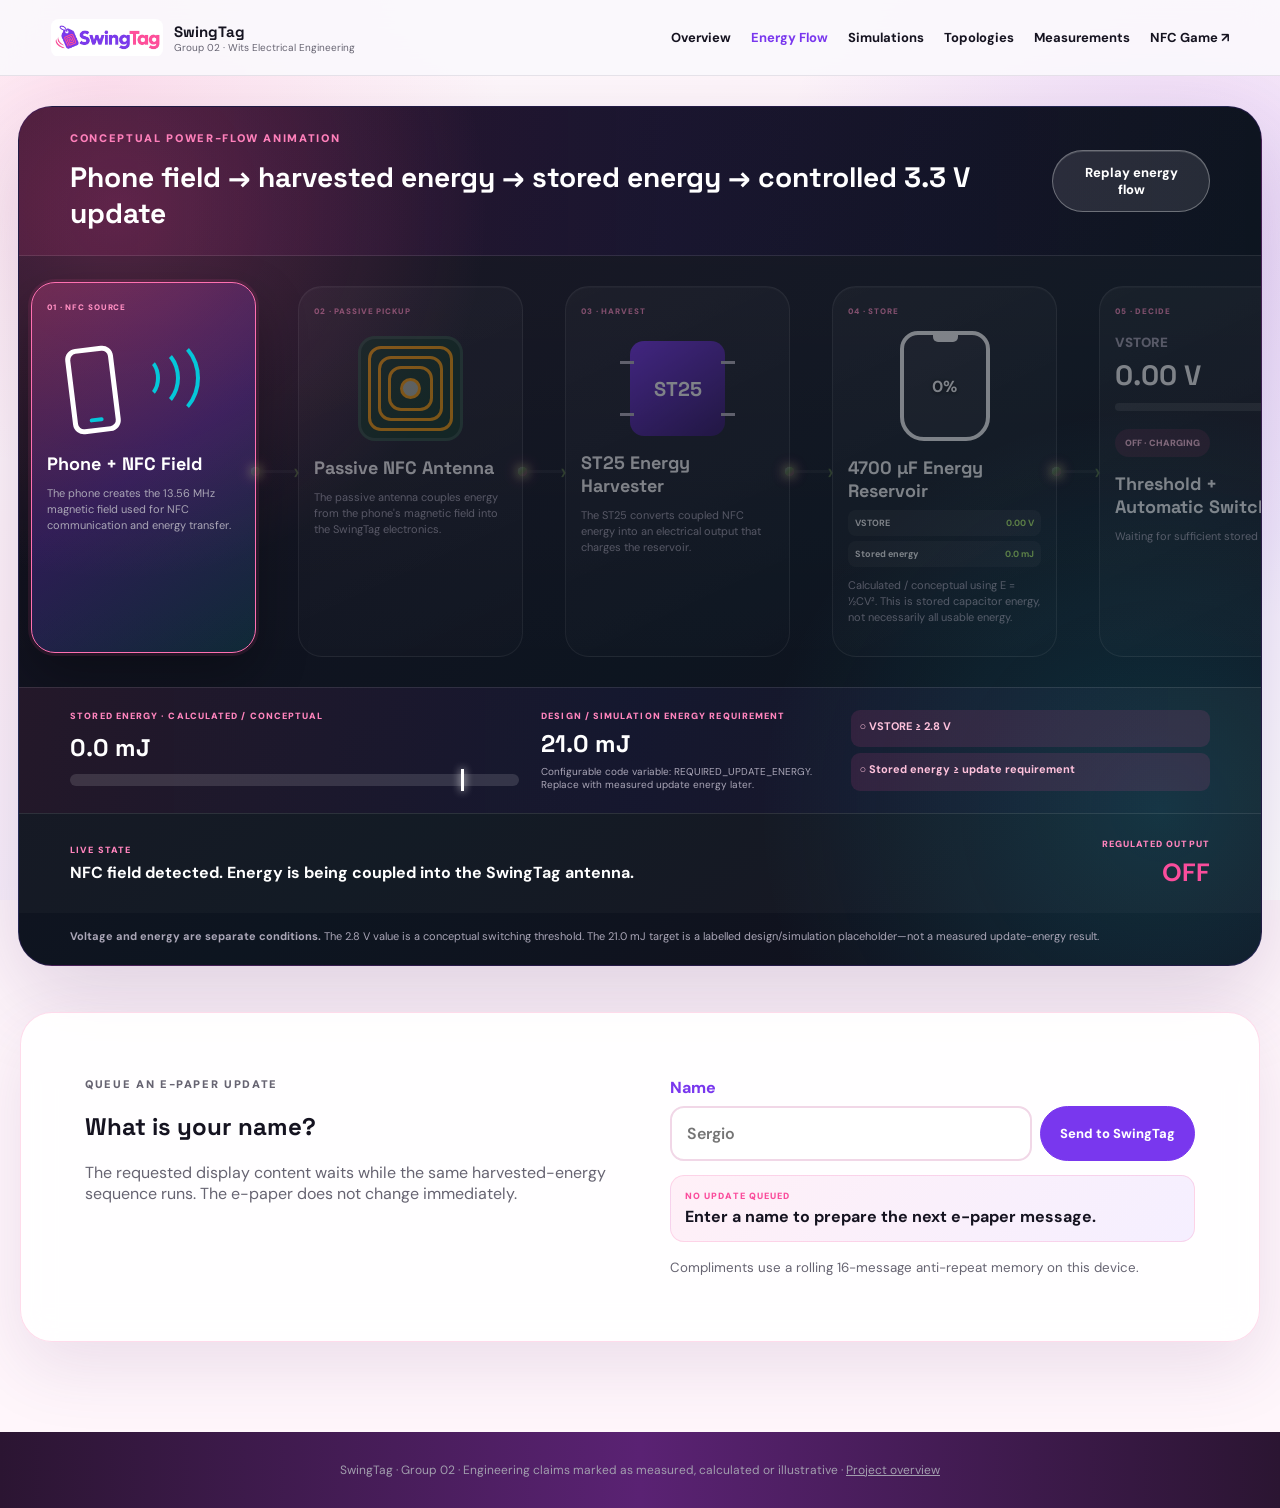
==== commit 0fe41dbf: "Polish energy flow with SwingTag brand palette" ====
--- a/energy-flow.html
+++ b/energy-flow.html
@@ -1,4 +1,4 @@
-<!doctype html><html lang="en"><head><meta charset="utf-8"><meta name="viewport" content="width=device-width,initial-scale=1"><title>Follow the Energy — SwingTag</title><link rel="preconnect" href="https://fonts.googleapis.com"><link rel="preconnect" href="https://fonts.gstatic.com" crossorigin><link href="https://fonts.googleapis.com/css2?family=DM+Sans:wght@400;500;600;700&family=Space+Grotesk:wght@600;700&display=swap" rel="stylesheet"><link rel="stylesheet" href="dashboard.css?v=4"><link rel="stylesheet" href="energy-flow.css?v=4"></head><body data-page="energy"><header class="site-header" data-shared-header></header><main class="flow-page">
+<!doctype html><html lang="en"><head><meta charset="utf-8"><meta name="viewport" content="width=device-width,initial-scale=1"><title>Follow the Energy — SwingTag</title><link rel="preconnect" href="https://fonts.googleapis.com"><link rel="preconnect" href="https://fonts.gstatic.com" crossorigin><link href="https://fonts.googleapis.com/css2?family=DM+Sans:wght@400;500;600;700&family=Space+Grotesk:wght@600;700&display=swap" rel="stylesheet"><link rel="stylesheet" href="dashboard.css?v=5"><link rel="stylesheet" href="energy-flow.css?v=5"><link rel="stylesheet" href="flow-brand.css?v=5"></head><body data-page="energy"><header class="site-header" data-shared-header></header><main class="flow-page">
 <section class="original-flow" id="flowStage" data-stage="1">
   <div class="original-flow-head"><div><p class="eyebrow">CONCEPTUAL POWER-FLOW ANIMATION</p><h1>Phone field → harvested energy → stored energy → controlled 3.3 V update</h1></div><button class="button replay-dark" id="replayFlow" type="button">Replay energy flow</button></div>
   <div class="flow-scroll"><div class="seven-stage-flow">
@@ -29,4 +29,4 @@
 <section class="section queue-lab"><div><p class="eyebrow">QUEUE AN E-PAPER UPDATE</p><h2>What is your name?</h2><p>The requested display content waits while the same harvested-energy sequence runs. The e-paper does not change immediately.</p></div><form id="nameForm"><label for="visitorName">Name</label><div><input id="visitorName" maxlength="24" placeholder="Sergio" autocomplete="name" required><button class="button primary" id="updateTag">Send to SwingTag</button></div><div class="pending-update" id="pendingUpdate"><span>NO UPDATE QUEUED</span><strong>Enter a name to prepare the next e-paper message.</strong></div><small>Compliments use a rolling 16-message anti-repeat memory on this device.</small></form></section>
 
 <div class="success-reveal" id="successReveal" aria-hidden="true"><button id="closeReveal" aria-label="Close">×</button><div class="reveal-runner left"><div class="head"></div><div class="body"></div><b>Max</b></div><div class="reveal-runner right"><div class="head"></div><div class="body"></div><b>Sergio</b></div><div class="presented-tag"><span>SWINGTAG</span><strong id="tagMessage">Engineer, you bring great energy!</strong><small>Powered by harvested NFC energy</small></div><p>UPDATE SUCCESSFUL · Max and Sergio proudly present the SwingTag ✨</p><div class="success-actions"><button class="button" id="replaySuccess">Replay Energy Flow</button><button class="button primary" id="anotherName">Try Another Name</button></div></div>
-</main><footer data-shared-footer></footer><script src="dashboard.js?v=4"></script></body></html>
+</main><footer data-shared-footer></footer><script src="dashboard.js?v=5"></script></body></html>
--- a/flow-brand.css
+++ b/flow-brand.css
@@ -0,0 +1 @@
+body[data-page="energy"]{background:#fff6fb;background-image:radial-gradient(circle at 8% 8%,rgba(250,77,156,.16),transparent 28%),radial-gradient(circle at 92% 25%,rgba(121,55,238,.14),transparent 30%),linear-gradient(155deg,#fff 0%,#fff3f9 42%,#f6f0ff 75%,#fff 100%);background-attachment:fixed}.flow-page{padding:30px 0 90px;background:transparent}.original-flow{width:min(1880px,calc(100% - 36px));margin:0 auto 46px;border:1px solid rgba(121,55,238,.18);border-radius:34px;background:radial-gradient(circle at 8% 12%,rgba(250,77,156,.24),transparent 27%),radial-gradient(circle at 92% 82%,rgba(5,199,217,.17),transparent 30%),linear-gradient(145deg,#17101f,#0d1520 58%,#13101d);box-shadow:0 30px 90px rgba(76,36,108,.19);isolation:isolate}.original-flow-head{background:linear-gradient(90deg,rgba(250,77,156,.13),rgba(121,55,238,.08),transparent)}.original-flow-head .eyebrow{color:#ff80bb}.replay-dark{border-color:rgba(255,255,255,.32);background:rgba(255,255,255,.1);box-shadow:inset 0 1px rgba(255,255,255,.14)}.replay-dark:hover{color:#2b1726;background:#fff}.flow-scroll{background:linear-gradient(180deg,rgba(255,255,255,.025),transparent)}.flow-card{border-color:rgba(255,255,255,.13);background:linear-gradient(155deg,rgba(255,255,255,.07),rgba(255,255,255,.025));box-shadow:inset 0 1px rgba(255,255,255,.06)}.flow-card.active{border-color:#ff70b1;background:linear-gradient(145deg,rgba(250,77,156,.26),rgba(121,55,238,.25),rgba(5,199,217,.12));box-shadow:0 0 0 3px rgba(250,77,156,.1),0 22px 52px rgba(0,0,0,.3)}.flow-card>span{color:#ff8fc2}.energy-link i{background:linear-gradient(135deg,#fff,#b6f36b 42%,#ff66ad);box-shadow:0 0 16px #ff69af,0 0 8px var(--lime)}.energy-budget-panel{background:linear-gradient(90deg,rgba(250,77,156,.08),rgba(121,55,238,.07),rgba(255,255,255,.03))}.energy-budget-panel span,.live-state span{color:#ff84bd}.live-state{background:rgba(255,255,255,.025)}.queue-lab{margin:0 auto;padding:clamp(36px,5vw,72px);border:1px solid rgba(250,77,156,.2);border-radius:32px;color:var(--ink);background:rgba(255,255,255,.9);box-shadow:0 25px 70px rgba(93,47,118,.12);backdrop-filter:blur(16px)}.queue-lab h2{color:var(--ink)}.queue-lab p,.queue-lab small{color:var(--muted)}.queue-lab label{color:var(--purple)}.queue-lab input{border:2px solid #f1d7e7;color:var(--ink);background:#fff}.queue-lab input:focus{border-color:var(--pink);outline:4px solid rgba(250,77,156,.12)}.pending-update{border-color:rgba(250,77,156,.18);background:linear-gradient(135deg,#fff0f7,#f5efff)}.pending-update span{color:var(--pink)}.success-reveal{background:radial-gradient(circle at 50% 34%,#ff8fc6 0%,#8a40f1 34%,#291337 74%,#100916 100%)}.presented-tag{border-color:#2d2132;background:linear-gradient(145deg,#fff,#fff4f8 58%,#f2e9ff);box-shadow:0 0 0 12px #fff,0 0 0 18px rgba(250,77,156,.5),0 42px 140px rgba(20,4,29,.65)}.presented-tag span{color:var(--pink)}.success-actions .button:not(.primary){border-color:#fff;color:#fff;background:rgba(255,255,255,.12)}footer[data-shared-footer]{background:linear-gradient(90deg,#2b1532,#5a2273,#2b1532)}@media(max-width:900px){.flow-page{padding-top:16px}.original-flow{width:calc(100% - 20px);border-radius:24px}.queue-lab{width:calc(100% - 24px);border-radius:24px}}@media(prefers-reduced-motion:reduce){body[data-page="energy"]{background-attachment:scroll}}
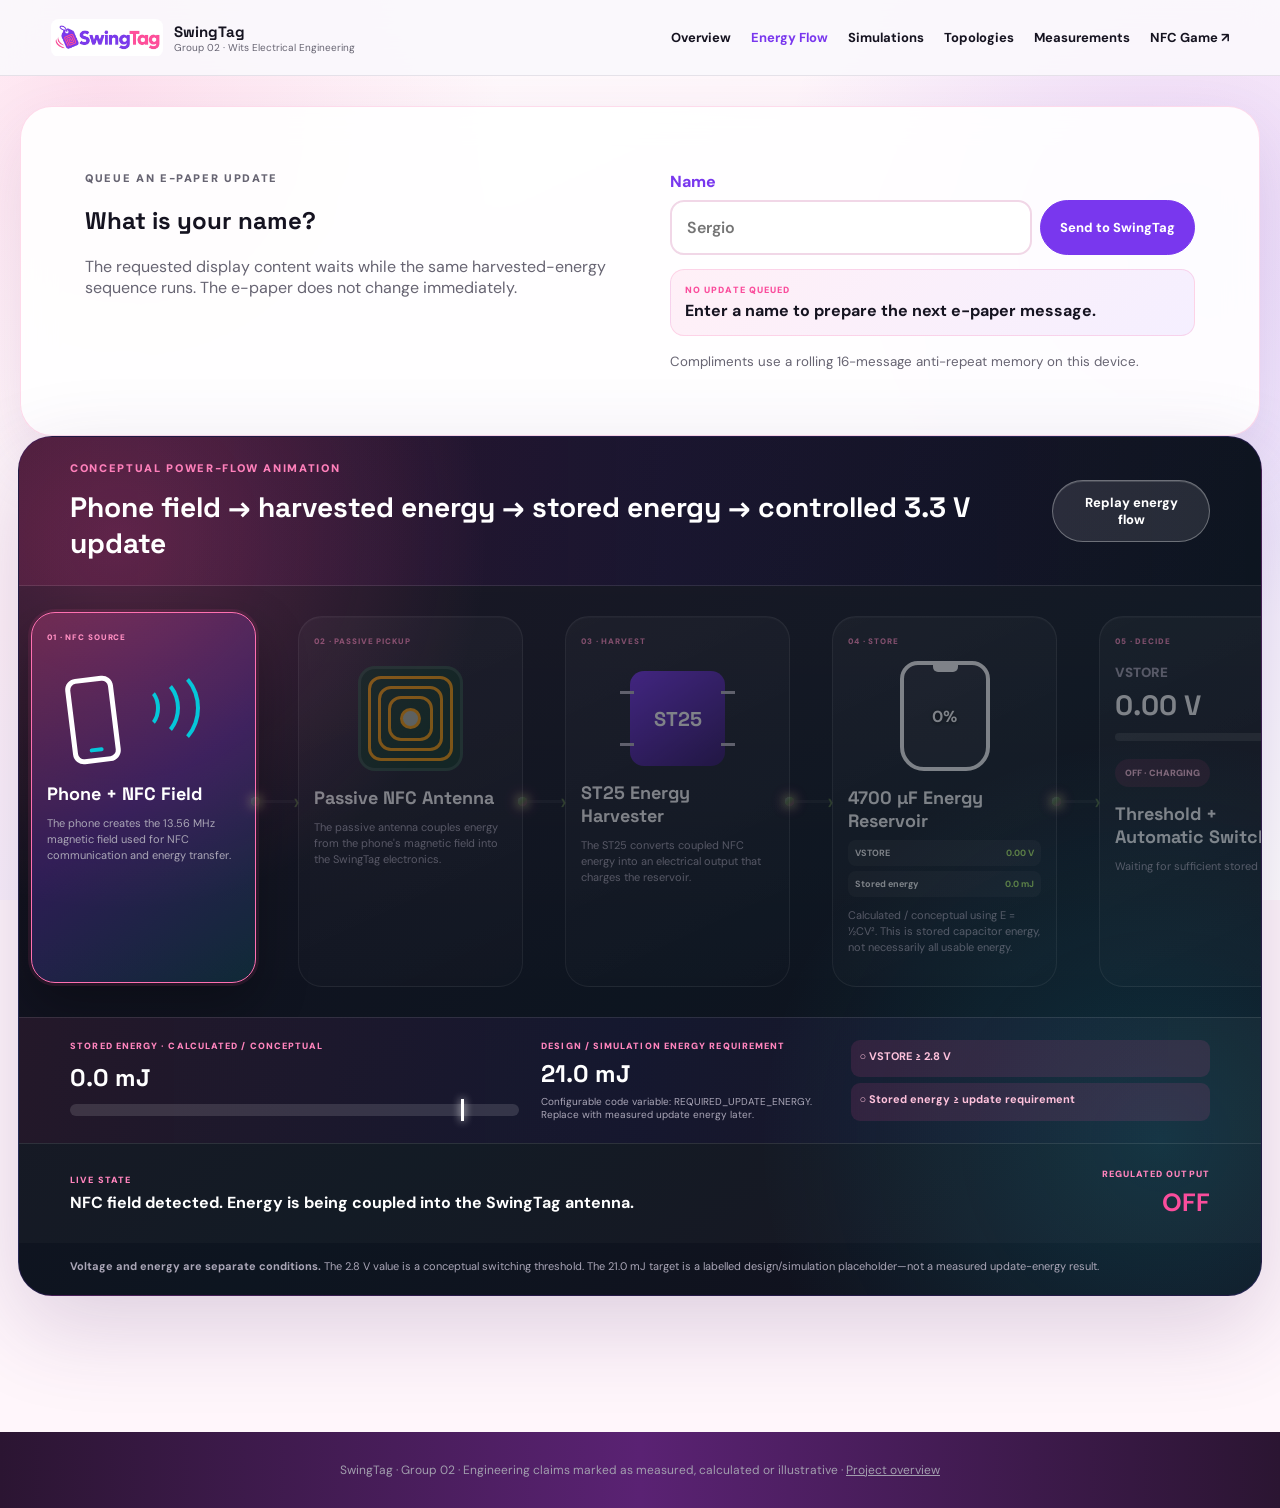
==== commit aee54fc2: "Move update queue above energy flow" ====
--- a/energy-flow.html
+++ b/energy-flow.html
@@ -1,7 +1,9 @@
-<!doctype html><html lang="en"><head><meta charset="utf-8"><meta name="viewport" content="width=device-width,initial-scale=1"><title>Follow the Energy — SwingTag</title><link rel="preconnect" href="https://fonts.googleapis.com"><link rel="preconnect" href="https://fonts.gstatic.com" crossorigin><link href="https://fonts.googleapis.com/css2?family=DM+Sans:wght@400;500;600;700&family=Space+Grotesk:wght@600;700&display=swap" rel="stylesheet"><link rel="stylesheet" href="dashboard.css?v=5"><link rel="stylesheet" href="energy-flow.css?v=5"><link rel="stylesheet" href="flow-brand.css?v=5"></head><body data-page="energy"><header class="site-header" data-shared-header></header><main class="flow-page">
+<!doctype html><html lang="en"><head><meta charset="utf-8"><meta name="viewport" content="width=device-width,initial-scale=1"><title>Follow the Energy — SwingTag</title><link rel="preconnect" href="https://fonts.googleapis.com"><link rel="preconnect" href="https://fonts.gstatic.com" crossorigin><link href="https://fonts.googleapis.com/css2?family=DM+Sans:wght@400;500;600;700&family=Space+Grotesk:wght@600;700&display=swap" rel="stylesheet"><link rel="stylesheet" href="dashboard.css?v=7"><link rel="stylesheet" href="energy-flow.css?v=7"><link rel="stylesheet" href="flow-brand.css?v=7"><link rel="stylesheet" href="mobile-flow.css?v=7"><link rel="stylesheet" href="energy-failure.css?v=7"></head><body data-page="energy"><header class="site-header" data-shared-header></header><main class="flow-page">
+<section class="section queue-lab"><div><p class="eyebrow">QUEUE AN E-PAPER UPDATE</p><h2>What is your name?</h2><p>The requested display content waits while the same harvested-energy sequence runs. The e-paper does not change immediately.</p></div><form id="nameForm"><label for="visitorName">Name</label><div><input id="visitorName" maxlength="24" placeholder="Sergio" autocomplete="name" required><button class="button primary" id="updateTag">Send to SwingTag</button></div><div class="pending-update" id="pendingUpdate"><span>NO UPDATE QUEUED</span><strong>Enter a name to prepare the next e-paper message.</strong></div><small>Compliments use a rolling 16-message anti-repeat memory on this device.</small></form></section>
 <section class="original-flow" id="flowStage" data-stage="1">
   <div class="original-flow-head"><div><p class="eyebrow">CONCEPTUAL POWER-FLOW ANIMATION</p><h1>Phone field → harvested energy → stored energy → controlled 3.3 V update</h1></div><button class="button replay-dark" id="replayFlow" type="button">Replay energy flow</button></div>
-  <div class="flow-scroll"><div class="seven-stage-flow">
+  <p class="mobile-swipe-hint" aria-hidden="true"><span>←</span> Swipe sideways to follow the energy <span>→</span></p>
+  <div class="flow-scroll" id="mobileFlowTrack"><div class="seven-stage-flow">
     <article class="flow-card" data-flow-card="1"><span>01 · NFC SOURCE</span><div class="phone-field-visual"><div class="flow-phone"><i></i></div><div class="flow-arcs"><i></i><i></i><i></i></div></div><h2>Phone + NFC Field</h2><p>The phone creates the 13.56 MHz magnetic field used for NFC communication and energy transfer.</p></article>
     <div class="energy-link rf-link"><i></i><i></i><i></i></div>
     <article class="flow-card" data-flow-card="2"><span>02 · PASSIVE PICKUP</span><div class="flow-coil"><i></i><i></i><i></i><i></i></div><h2>Passive NFC Antenna</h2><p>The passive antenna couples energy from the phone's magnetic field into the SwingTag electronics.</p></article>
@@ -26,7 +28,6 @@
   <p class="flow-disclaimer"><strong>Voltage and energy are separate conditions.</strong> The 2.8 V value is a conceptual switching threshold. The 21.0 mJ target is a labelled design/simulation placeholder—not a measured update-energy result.</p>
 </section>
 
-<section class="section queue-lab"><div><p class="eyebrow">QUEUE AN E-PAPER UPDATE</p><h2>What is your name?</h2><p>The requested display content waits while the same harvested-energy sequence runs. The e-paper does not change immediately.</p></div><form id="nameForm"><label for="visitorName">Name</label><div><input id="visitorName" maxlength="24" placeholder="Sergio" autocomplete="name" required><button class="button primary" id="updateTag">Send to SwingTag</button></div><div class="pending-update" id="pendingUpdate"><span>NO UPDATE QUEUED</span><strong>Enter a name to prepare the next e-paper message.</strong></div><small>Compliments use a rolling 16-message anti-repeat memory on this device.</small></form></section>
-
 <div class="success-reveal" id="successReveal" aria-hidden="true"><button id="closeReveal" aria-label="Close">×</button><div class="reveal-runner left"><div class="head"></div><div class="body"></div><b>Max</b></div><div class="reveal-runner right"><div class="head"></div><div class="body"></div><b>Sergio</b></div><div class="presented-tag"><span>SWINGTAG</span><strong id="tagMessage">Engineer, you bring great energy!</strong><small>Powered by harvested NFC energy</small></div><p>UPDATE SUCCESSFUL · Max and Sergio proudly present the SwingTag ✨</p><div class="success-actions"><button class="button" id="replaySuccess">Replay Energy Flow</button><button class="button primary" id="anotherName">Try Another Name</button></div></div>
-</main><footer data-shared-footer></footer><script src="dashboard.js?v=5"></script></body></html>
+<div class="energy-failure" id="energyFailure" aria-hidden="true" role="dialog" aria-modal="true" aria-labelledby="failureTitle"><button class="failure-close" id="closeFailure" aria-label="Close">×</button><div class="failure-battery" aria-hidden="true"><i></i><b>LOW</b></div><p class="eyebrow">WEAK NFC COUPLING · CONCEPTUAL ATTEMPT</p><h2 id="failureTitle">Oh no! You didn’t harvest enough energy.</h2><p id="failureReason">The storage capacitor did not reach the voltage and energy required for an update.</p><strong>The power path stayed OFF, protecting the STM32 and e-paper from an incomplete update.</strong><button class="button primary" id="tryHarvestAgain" type="button">Try Again ⚡</button></div>
+</main><footer data-shared-footer></footer><script src="dashboard.js?v=7"></script></body></html>
--- a/mobile-flow.css
+++ b/mobile-flow.css
@@ -0,0 +1,14 @@
+.mobile-swipe-hint{display:none}
+@media(max-width:900px){
+  .mobile-swipe-hint{display:flex;align-items:center;justify-content:center;gap:12px;margin:0;padding:12px 18px;color:#fbc6df;background:rgba(250,77,156,.08);font-size:11px;font-weight:900;letter-spacing:.06em;text-transform:uppercase}
+  .mobile-swipe-hint span{color:var(--lime);font-size:18px;animation:swipeHint 1.4s ease-in-out infinite alternate}
+  .flow-scroll{overflow-x:auto;overflow-y:hidden;padding:20px calc((100vw - min(82vw,340px))/2);scroll-snap-type:x mandatory;scroll-padding-inline:calc((100vw - min(82vw,340px))/2);overscroll-behavior-x:contain;overscroll-behavior-y:none;-webkit-overflow-scrolling:touch;touch-action:pan-x;scrollbar-width:none}
+  .flow-scroll::-webkit-scrollbar{display:none}
+  .seven-stage-flow{width:max-content;min-width:0;align-items:stretch}
+  .flow-card{flex:0 0 min(82vw,340px);min-height:430px;scroll-snap-align:center;scroll-snap-stop:always}
+  .energy-link{flex:0 0 34px}
+  .energy-link i{animation-duration:1s}
+  .original-flow-head{padding-bottom:20px}
+}
+@keyframes swipeHint{from{transform:translateX(-4px)}to{transform:translateX(4px)}}
+@media(prefers-reduced-motion:reduce){.mobile-swipe-hint span{animation:none}}
--- a/energy-failure.css
+++ b/energy-failure.css
@@ -0,0 +1,13 @@
+.energy-failure{position:fixed;z-index:120;inset:0;display:flex;visibility:hidden;flex-direction:column;align-items:center;justify-content:center;gap:16px;padding:clamp(28px,6vw,80px);text-align:center;color:#fff;background:radial-gradient(circle at 50% 38%,rgba(255,79,154,.34),transparent 28%),linear-gradient(145deg,#180c28 0%,#351045 48%,#100f19 100%);opacity:0;transform:scale(1.04);transition:opacity .32s ease,transform .32s ease,visibility .32s}
+.energy-failure.show{visibility:visible;opacity:1;transform:none}
+.energy-failure .failure-close{position:absolute;top:22px;right:24px;width:48px;height:48px;border:1px solid rgba(255,255,255,.25);border-radius:50%;color:#fff;background:rgba(255,255,255,.08);font-size:28px;cursor:pointer}
+.energy-failure h2{max-width:950px;margin:0;font:800 clamp(42px,7vw,92px)/.98 "Space Grotesk";letter-spacing:-.055em}
+.energy-failure>p:not(.eyebrow){max-width:760px;margin:0;color:#eee5f2;font-size:clamp(17px,2vw,23px);line-height:1.55}
+.energy-failure>strong{max-width:720px;color:var(--lime);font-size:clamp(13px,1.3vw,17px);line-height:1.5}
+.energy-failure .button{margin-top:10px;min-width:210px;font-size:17px}
+.failure-battery{position:relative;width:138px;height:72px;padding:7px;border:5px solid #fff;border-radius:15px}
+.failure-battery::after{content:"";position:absolute;right:-15px;top:20px;width:10px;height:26px;border-radius:0 5px 5px 0;background:#fff}
+.failure-battery i{display:block;width:18%;height:100%;border-radius:6px;background:var(--pink);box-shadow:0 0 24px rgba(255,79,154,.75)}
+.failure-battery b{position:absolute;inset:0;display:grid;place-items:center;font:800 13px "Space Grotesk";letter-spacing:.15em}
+@media(max-width:520px){.energy-failure{gap:13px;padding:26px 22px}.energy-failure h2{font-size:clamp(38px,12vw,58px)}.failure-battery{width:116px;height:62px}.energy-failure .failure-close{top:14px;right:14px}}
+@media(prefers-reduced-motion:reduce){.energy-failure{transition:none}}
